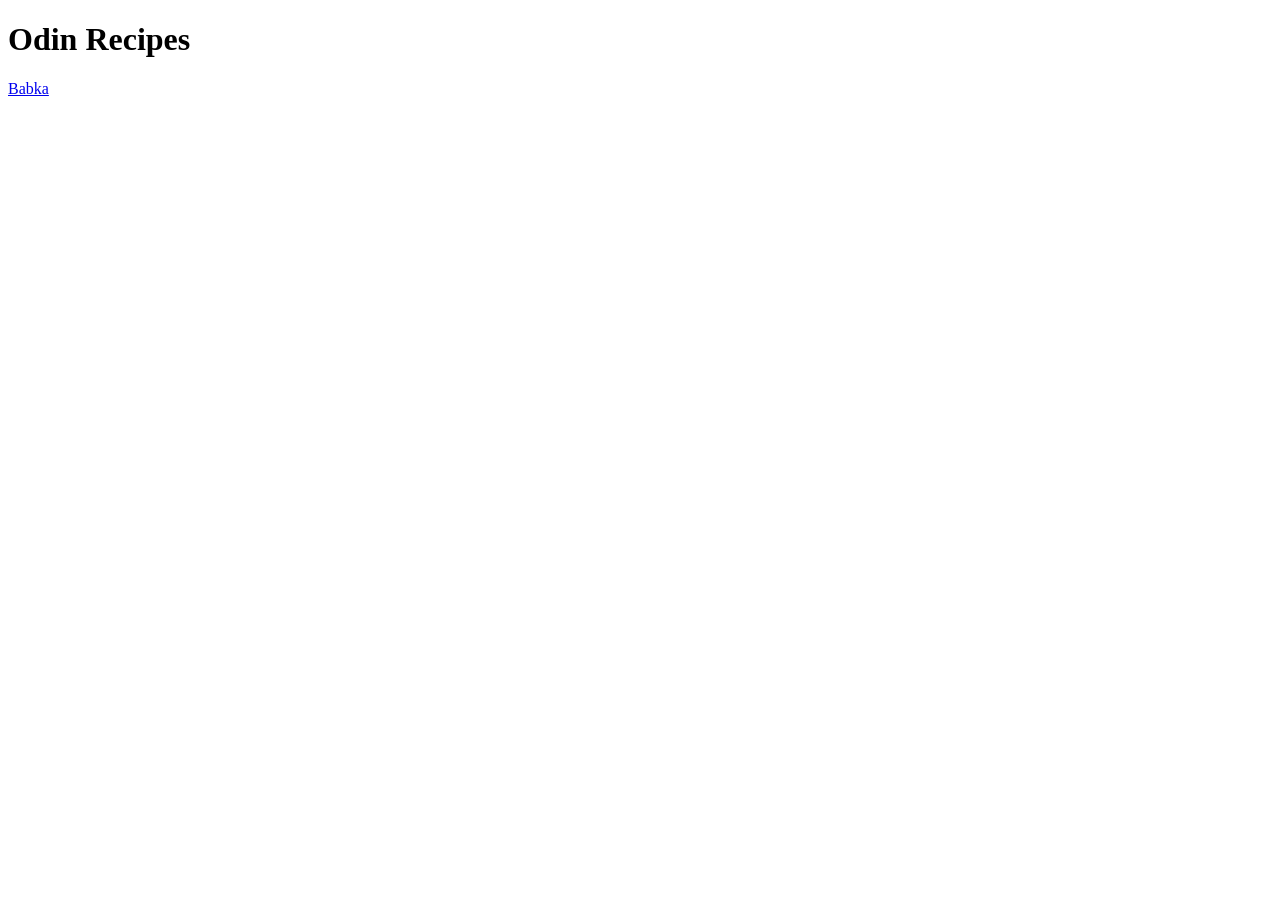
==== index.html @ 7f15e1f7 "Add main and recipe pages" ====
<!DOCTYPE html>
<html lang="en">
<head>
    <meta charset="UTF-8">
    <meta name="viewport" content="width=device-width, initial-scale=1.0">
    <title>Document</title>
</head>
<body>
    <h1>Odin Recipes</h1>
    <a href="recipes/babka.html">Babka</a>
</body>
</html>
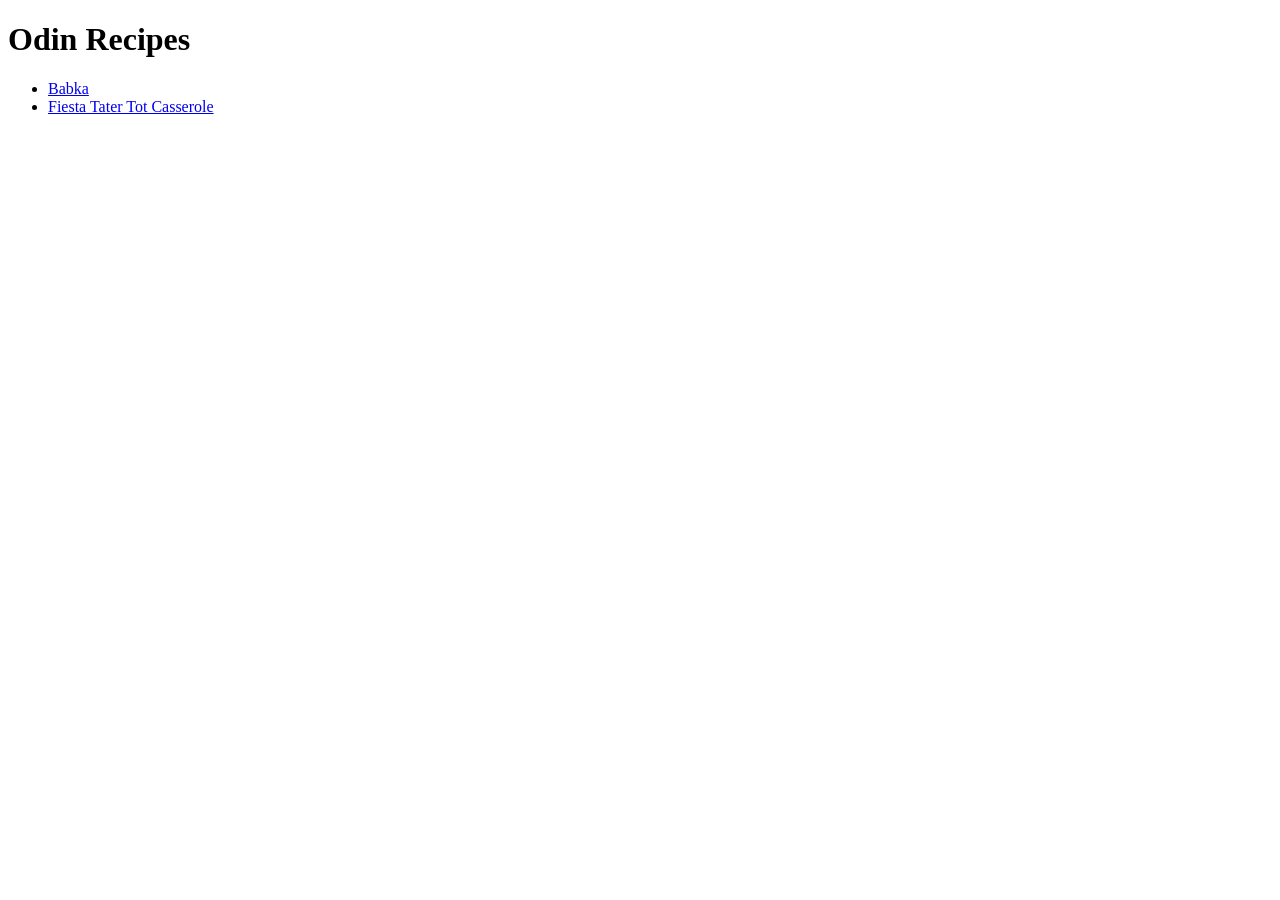
==== commit 53f2fa34: "Add second recipe Second recipe fiesta was added like a first recipe" ====
--- a/index.html
+++ b/index.html
@@ -7,6 +7,14 @@
 </head>
 <body>
     <h1>Odin Recipes</h1>
-    <a href="recipes/babka.html">Babka</a>
+
+    <ul>
+        <li>
+            <a href="recipes/babka.html">Babka</a>
+        </li>
+        <li>
+            <a href="recipes/fiesta.html">  Fiesta Tater Tot Casserole</a>
+        </li>
+    </ul>
 </body>
 </html>
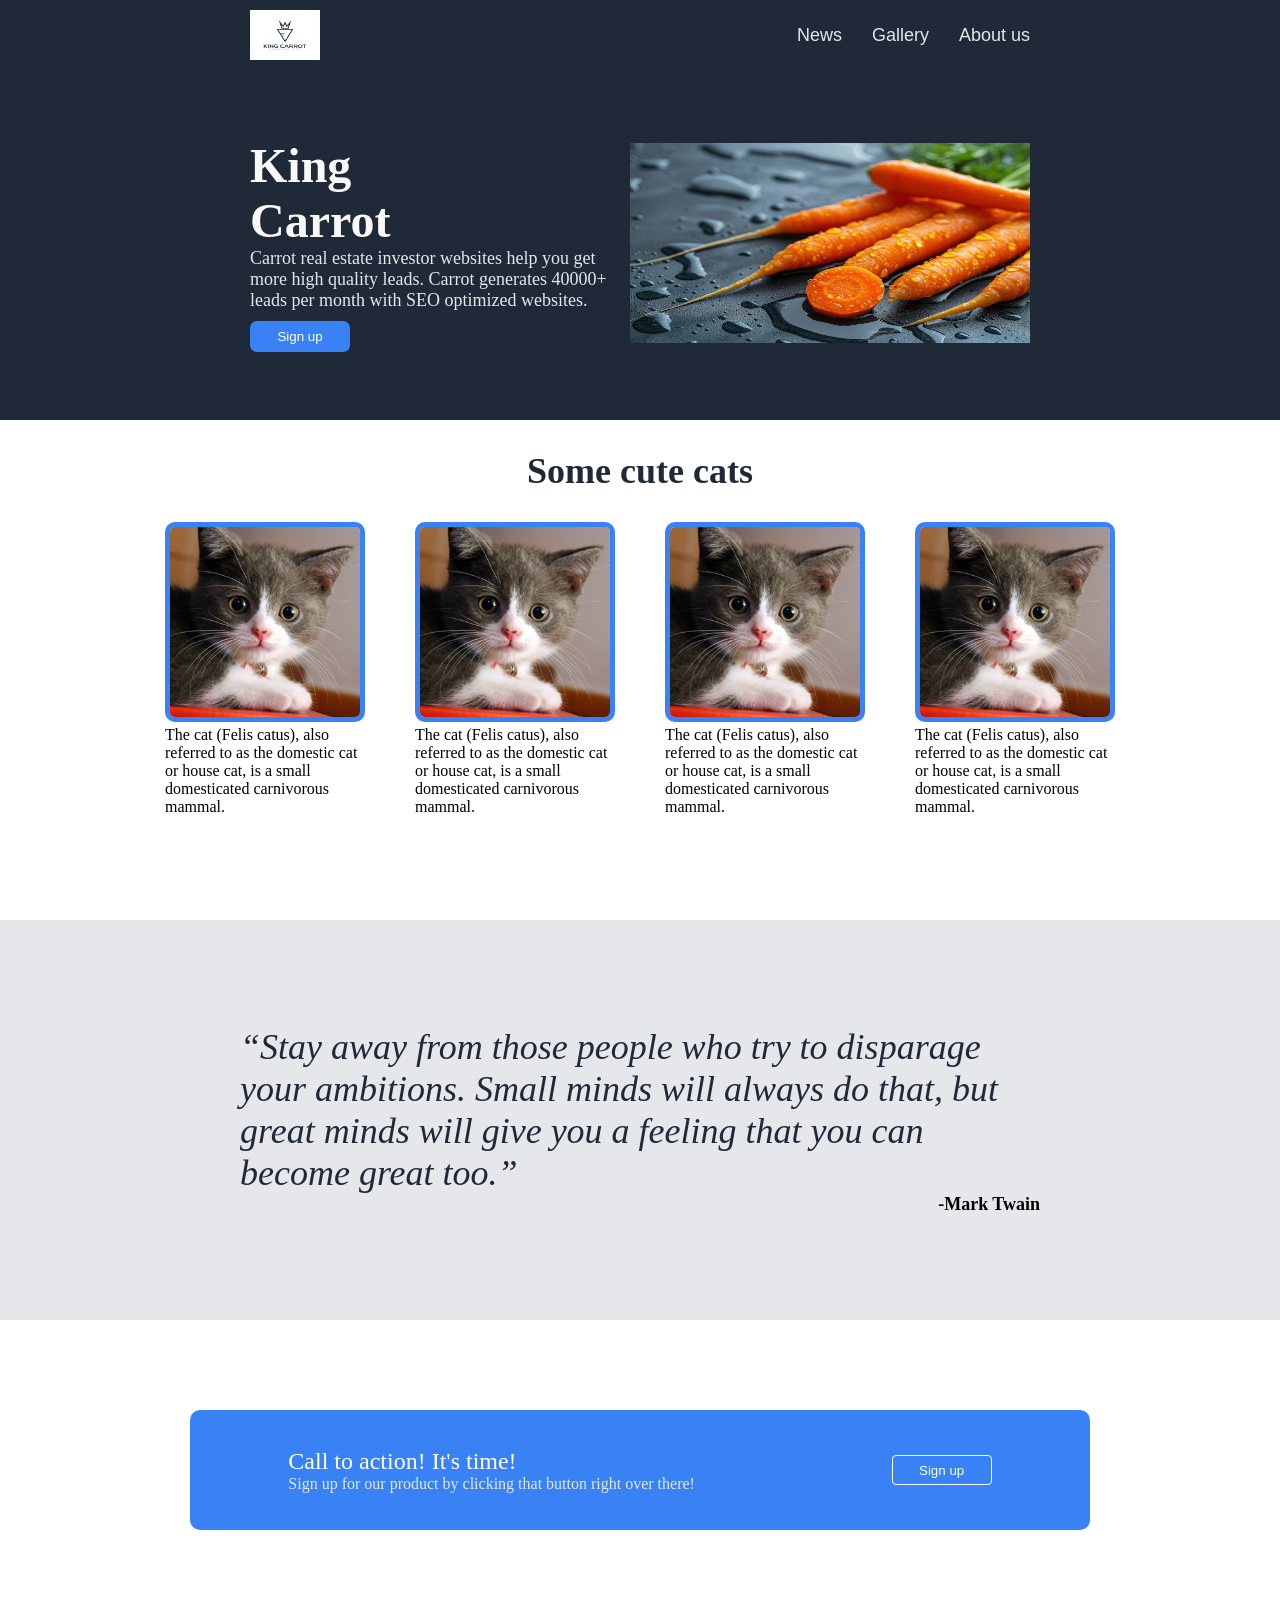
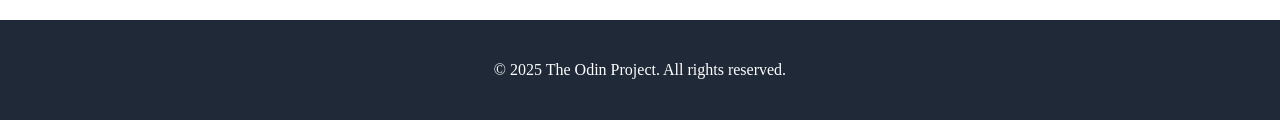
==== commit 1cadf66f: "add" ====
--- a/index.html
+++ b/index.html
@@ -3,18 +3,81 @@
 <head>
     <meta charset="UTF-8">
     <meta name="viewport" content="width=device-width, initial-scale=1.0">
-    <title>Document</title>
+    <title>Landing Page</title>
+    <link rel="stylesheet" href="styles.css">
 </head>
 <body>
-    <h1>Odin Recipes</h1>
+    <header class="site-header">
+        <img class="logo" src="./images/logo.jpg" alt="logo image">
+        <nav class="header-nav">
+         <ul>
+            <li><a href="#">News</a></li>
+            <li><a href="#">Gallery</a></li>
+            <li><a href="#">About us</a></li>
+        </ul>
+        </nav>
+    </header>
 
-    <ul>
-        <li>
-            <a href="recipes/babka.html">Babka</a>
-        </li>
-        <li>
-            <a href="recipes/fiesta.html">  Fiesta Tater Tot Casserole</a>
-        </li>
-    </ul>
+    <section class="hero">
+        <div class="left-part">
+            <h1 class="hero-main-text">King <br> Carrot</h1>
+            <p class="hero-secondary-text">Carrot real estate investor websites help you get more high quality leads. 
+                                           Carrot generates 40000+ leads per month with SEO optimized websites.</p>
+            <button class="hero-button">Sign up</button>    
+        </div>
+        
+        <div class="right-part">
+            <img class="hero-image" src="./images/carrot.jpg" alt="carrot image"> 
+        </div>
+    </section>
+
+    <section class="information">
+        <h2 class="info-main-text" >Some cute cats</h2>
+        
+        <div class="cta-illustrations">
+            <div class="cta-card">
+                <img class="cta-cat" src="./images/cat.jpg" alt="cute cat image">
+                <p>The cat (Felis catus), also referred to as the domestic cat or house cat, is a small domesticated carnivorous mammal.</p>
+            </div>
+            <div class="cta-card">
+                <img class="cta-cat" src="./images/cat.jpg" alt="cute cat image">
+                <p>The cat (Felis catus), also referred to as the domestic cat or house cat, is a small domesticated carnivorous mammal.</p>
+            </div>   
+            <div class="cta-card">
+                <img class="cta-cat" src="./images/cat.jpg" alt="cute cat image">
+                <p>The cat (Felis catus), also referred to as the domestic cat or house cat, is a small domesticated carnivorous mammal.</p>
+            </div>   
+            <div class="cta-card">
+                <img class="cta-cat" src="./images/cat.jpg" alt="cute cat image">
+                <p>The cat (Felis catus), also referred to as the domestic cat or house cat, is a small domesticated carnivorous mammal.</p>
+            </div>    
+        </div>
+    </section>
+
+    <section class="quote">
+        <div class="quote-container">
+            <p class="quote-text">
+            “Stay away from those people who try to disparage your ambitions. 
+            Small minds will always do that, but great minds will give you a feeling that you can become great too.”
+            </p>
+            <p class="quote-author">-Mark Twain</p>
+        </div>
+    </section>
+
+    <section class="cta">
+        <div class="cta-container">
+            <div class="left-part">
+                <p class="cta-main-text">Call to action! It's time!</p>
+                <p class="cta-secondary-text">Sign up for our product by clicking that button right over there!</p>
+            </div>
+            <div class="right-part">
+                <button class="cta-button">Sign up</button>
+            </div>
+        </div>
+    </section>
+
+    <footer class="site-footer">
+        <p class="footer-text">© 2025 The Odin Project. All rights reserved.</p>
+    </footer>
 </body>
 </html>
--- a/styles.css
+++ b/styles.css
@@ -0,0 +1,182 @@
+* {
+    margin: 0;
+    padding: 0;
+    box-sizing: border-box;
+}
+
+a {
+    text-decoration: none;
+}
+
+.site-header {
+    display: flex;
+    justify-content: space-between;
+    align-items: center;
+    font-family: 'Franklin Gothic Medium', 'Arial Narrow', Arial, sans-serif;
+    background-color: #1F2937;
+    padding: 0px 250px;
+    height: 70px;
+}
+
+.logo {
+    width: 70px;
+    height: 50px;
+}
+
+.header-nav ul {
+    display: flex;
+    gap: 30px;
+    list-style: none;
+    justify-content: right;
+}
+
+.hero .hero-secondary-text,
+.header-nav a {
+    font-size: 18px;
+    color: #E5E7EB;
+}
+
+.hero {
+     display: flex;
+     align-items: center;
+     padding: 0px 250px;
+     background-color: #1F2937;
+     height: 350px;
+}
+
+.hero .hero-main-text {
+    font-size: 48px;
+    color: #F9FAF8;
+    font-weight: 900;
+}
+
+.hero .hero-button {
+    background-color: #3882F6;
+    color: white;
+    border-radius: 7px;
+    border: none;
+    padding: 8px;
+    width: 100px;
+}
+
+.hero .hero-image {
+    height: 200px;
+    width: 400px;
+}
+
+.hero .hero-secondary-text {
+    padding-bottom: 10px;
+}
+
+.information {
+    height: 500px;
+}
+
+.information .info-main-text {
+    color: #1F2937;
+    font-size: 36px;
+    font-weight: 900;
+    text-align: center;
+    padding: 30px 0;
+}
+
+.information .cta-illustrations .cta-cat {
+    width: 200px;
+    height: auto;
+    border: 5px #3882F6 solid;
+    border-radius: 10px;
+}
+
+.information .cta-illustrations .cta-text {
+    text-align: center;
+}
+
+.information .cta-illustrations .cta-card {
+    width: 200px;
+}
+
+.information .cta-illustrations {
+    display: flex;
+    justify-content: center;
+    gap: 50px;
+
+}
+
+.quote {
+    height: 400px;
+    background-color: #E5E7EB;
+    display: flex;
+    flex-direction: column;
+    justify-content: center;
+    align-items: center;
+}
+
+.quote .quote-container .quote-text {
+    font-weight: 300; 
+    font-size: 36px;
+    font-style: italic;
+    color: #1F2937;
+}
+
+.quote .quote-container .quote-author {
+    font-weight: bold;
+    font-size: 18px;
+    margin-left: auto;
+}
+
+.quote .quote-container {
+   max-width: 800px;
+   display: flex;
+   flex-direction: column;
+}
+
+.cta {
+    height: 300px;
+    display: flex;
+    justify-content: center;
+    align-items: center;
+}
+
+.cta .cta-container {
+    height: 120px;
+    width: 900px;
+    background-color: #3882F6;
+    border-radius: 10px;
+}
+
+.cta .cta-main-text {
+    color: white;
+    font-size: 24px;
+    font-weight: 500;
+}
+
+.cta .cta-secondary-text {
+    color: #E5E7EB;
+}
+
+.cta .cta-button {
+    background-color: #3882F6;
+    color: white;
+    border: 1px white solid;
+    border-radius: 4px;
+    width: 100px;
+    height: 30px;
+}
+
+.cta-container {
+    display: flex;
+    justify-content: space-around;
+    align-items: center;
+}
+
+.site-footer {
+    display: flex;
+    justify-content: center;
+    align-items: center;
+    background-color: #1F2937;
+    height: 100px;
+}
+
+.site-footer .footer-text {
+    color: white;
+}
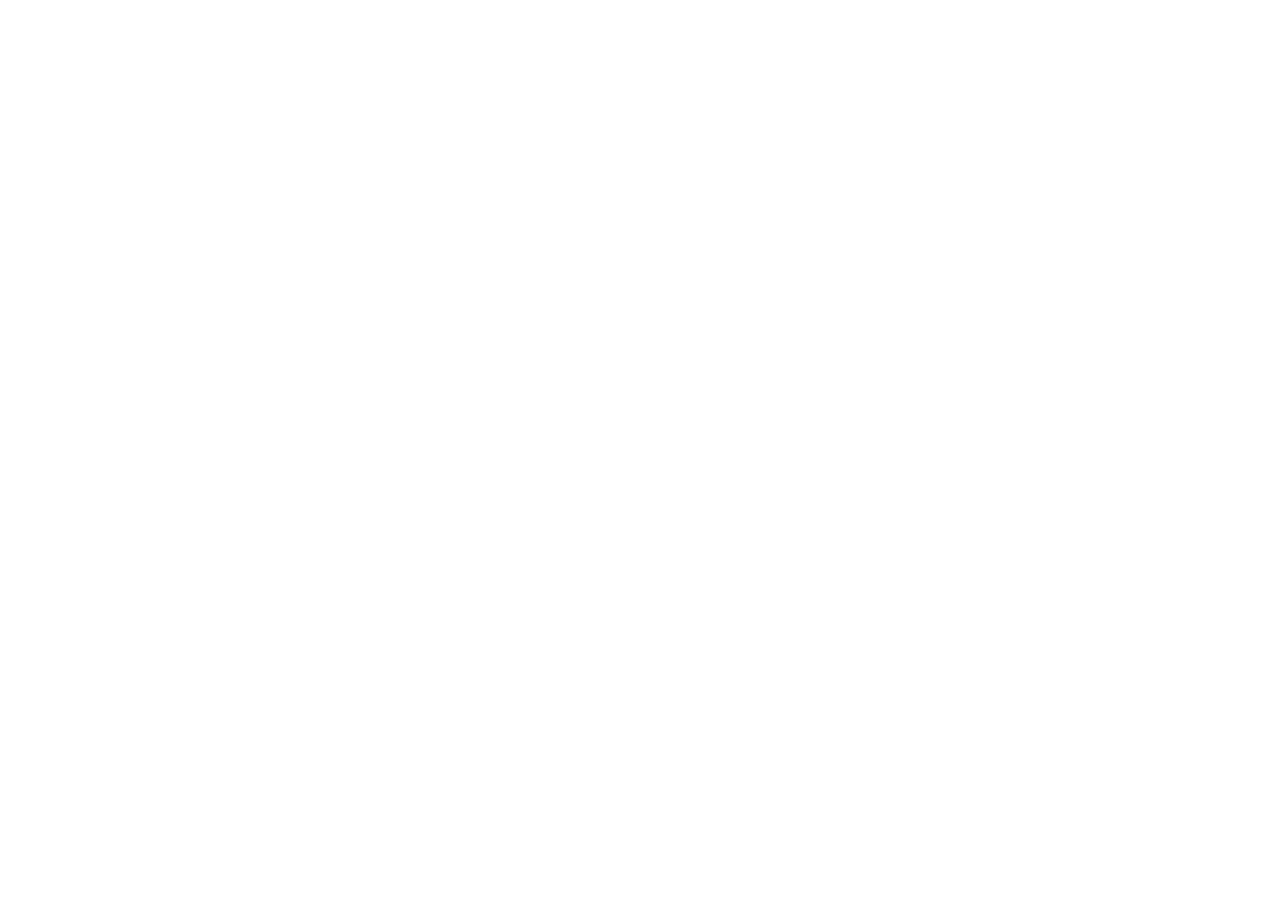
==== commit 32f180ef: "add" ====
--- a/index.html
+++ b/index.html
@@ -3,81 +3,10 @@
 <head>
     <meta charset="UTF-8">
     <meta name="viewport" content="width=device-width, initial-scale=1.0">
-    <title>Landing Page</title>
-    <link rel="stylesheet" href="styles.css">
+    <title>JS Project_1</title>
 </head>
 <body>
-    <header class="site-header">
-        <img class="logo" src="./images/logo.jpg" alt="logo image">
-        <nav class="header-nav">
-         <ul>
-            <li><a href="#">News</a></li>
-            <li><a href="#">Gallery</a></li>
-            <li><a href="#">About us</a></li>
-        </ul>
-        </nav>
-    </header>
+</body>
 
-    <section class="hero">
-        <div class="left-part">
-            <h1 class="hero-main-text">King <br> Carrot</h1>
-            <p class="hero-secondary-text">Carrot real estate investor websites help you get more high quality leads. 
-                                           Carrot generates 40000+ leads per month with SEO optimized websites.</p>
-            <button class="hero-button">Sign up</button>    
-        </div>
-        
-        <div class="right-part">
-            <img class="hero-image" src="./images/carrot.jpg" alt="carrot image"> 
-        </div>
-    </section>
-
-    <section class="information">
-        <h2 class="info-main-text" >Some cute cats</h2>
-        
-        <div class="cta-illustrations">
-            <div class="cta-card">
-                <img class="cta-cat" src="./images/cat.jpg" alt="cute cat image">
-                <p>The cat (Felis catus), also referred to as the domestic cat or house cat, is a small domesticated carnivorous mammal.</p>
-            </div>
-            <div class="cta-card">
-                <img class="cta-cat" src="./images/cat.jpg" alt="cute cat image">
-                <p>The cat (Felis catus), also referred to as the domestic cat or house cat, is a small domesticated carnivorous mammal.</p>
-            </div>   
-            <div class="cta-card">
-                <img class="cta-cat" src="./images/cat.jpg" alt="cute cat image">
-                <p>The cat (Felis catus), also referred to as the domestic cat or house cat, is a small domesticated carnivorous mammal.</p>
-            </div>   
-            <div class="cta-card">
-                <img class="cta-cat" src="./images/cat.jpg" alt="cute cat image">
-                <p>The cat (Felis catus), also referred to as the domestic cat or house cat, is a small domesticated carnivorous mammal.</p>
-            </div>    
-        </div>
-    </section>
-
-    <section class="quote">
-        <div class="quote-container">
-            <p class="quote-text">
-            “Stay away from those people who try to disparage your ambitions. 
-            Small minds will always do that, but great minds will give you a feeling that you can become great too.”
-            </p>
-            <p class="quote-author">-Mark Twain</p>
-        </div>
-    </section>
-
-    <section class="cta">
-        <div class="cta-container">
-            <div class="left-part">
-                <p class="cta-main-text">Call to action! It's time!</p>
-                <p class="cta-secondary-text">Sign up for our product by clicking that button right over there!</p>
-            </div>
-            <div class="right-part">
-                <button class="cta-button">Sign up</button>
-            </div>
-        </div>
-    </section>
-
-    <footer class="site-footer">
-        <p class="footer-text">© 2025 The Odin Project. All rights reserved.</p>
-    </footer>
-</body>
+<script src="scrips.js"></script>
 </html>
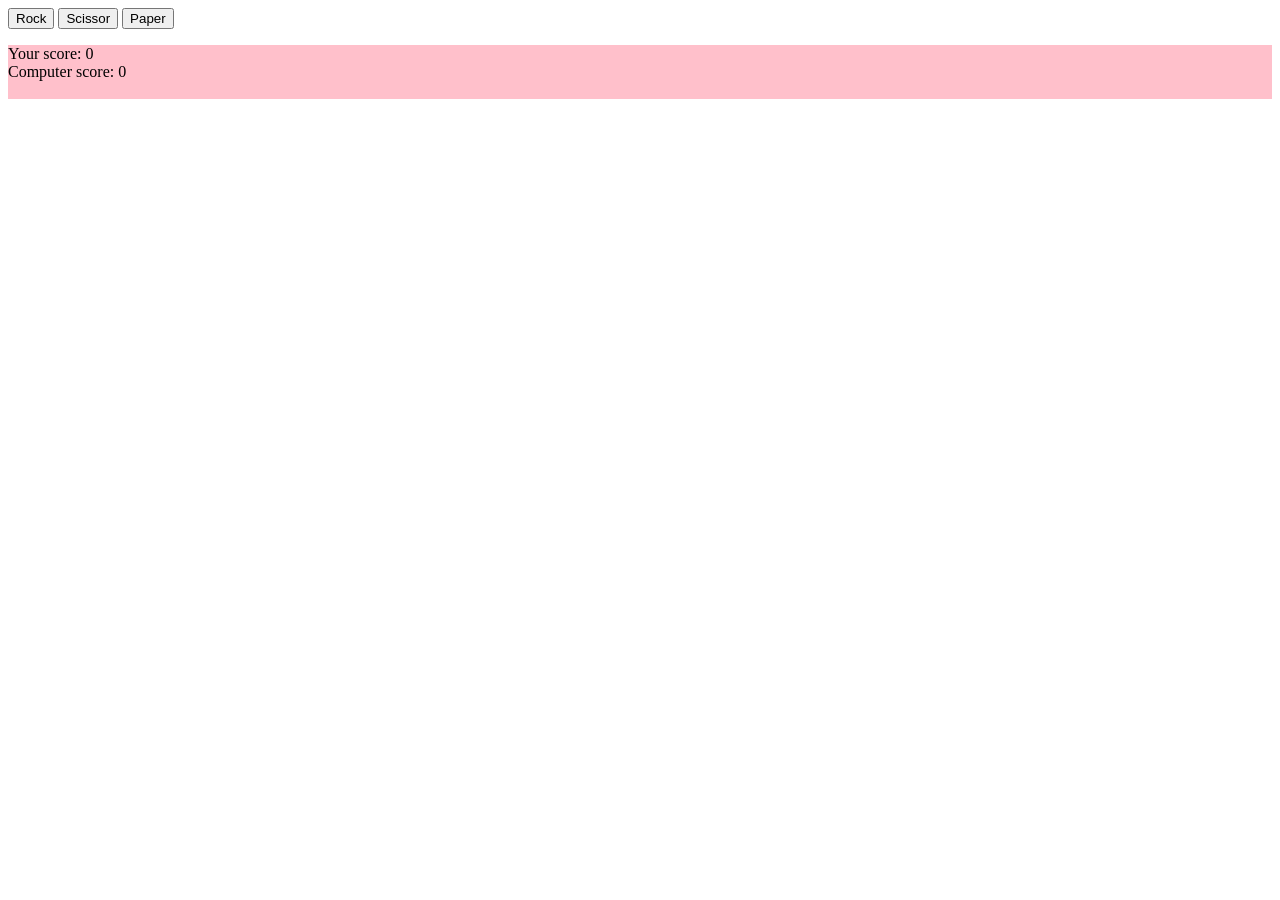
==== commit 8656aacb: "new changes with dom" ====
--- a/index.html
+++ b/index.html
@@ -6,7 +6,12 @@
     <title>JS Project_1</title>
 </head>
 <body>
+    <div class="container">
+        <button class="rock-button">Rock</button>
+        <button class="scissor-button" >Scissor</button>
+        <button class="paper-button">Paper</button>
+    </div>
+    <div class="results"></div>
 </body>
-
 <script src="scrips.js"></script>
 </html>
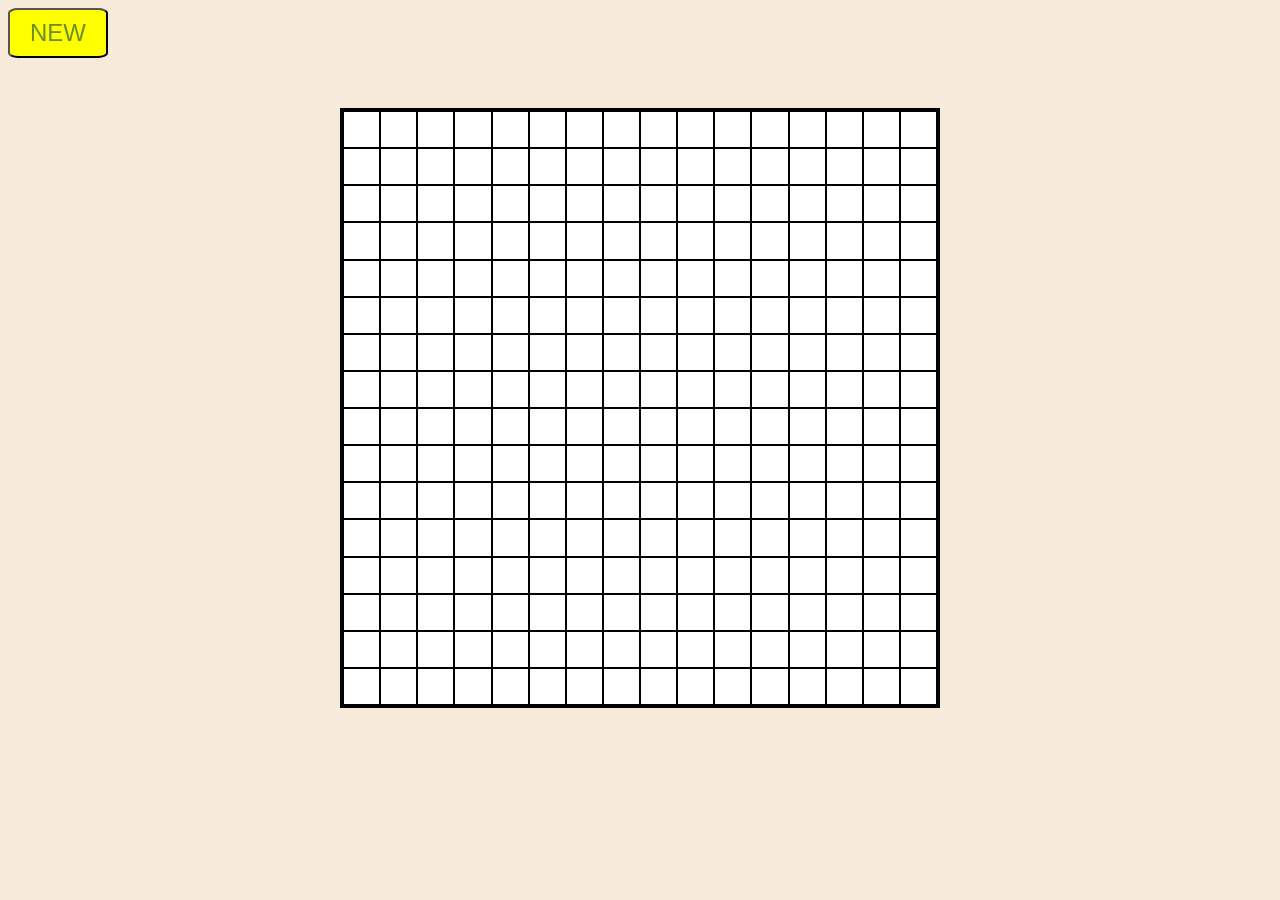
==== commit a9ac2c0e: "finished sketch project" ====
--- a/index.html
+++ b/index.html
@@ -3,15 +3,12 @@
 <head>
     <meta charset="UTF-8">
     <meta name="viewport" content="width=device-width, initial-scale=1.0">
-    <title>JS Project_1</title>
+    <title>Etch-a-Sketch</title>
+    <link rel="stylesheet" href="styles.css">
 </head>
 <body>
-    <div class="container">
-        <button class="rock-button">Rock</button>
-        <button class="scissor-button" >Scissor</button>
-        <button class="paper-button">Paper</button>
-    </div>
-    <div class="results"></div>
+    <button class="create-new-grid">NEW</button>
+    <div class="container"></div>
+ <script src="scripts.js"></script>   
 </body>
-<script src="scrips.js"></script>
 </html>
--- a/styles.css
+++ b/styles.css
@@ -0,0 +1,36 @@
+* {
+    box-sizing: border-box;
+}
+
+body {
+    background-color: rgb(247, 234, 218);
+}
+
+.container {
+    display: flex;
+    flex-wrap: wrap;
+    width: 600px;
+    height: 600px;
+    margin-left: auto;
+    margin-right: auto;
+    border: 3px black solid
+}
+
+.block {
+    border: 1px black solid;
+    background-color: white;
+}
+
+.create-new-grid {
+    display: flex;
+    justify-self: center;
+    justify-content: center;
+    align-items: center;
+    margin-bottom: 50px;
+    width: 100px;
+    height: 50px;
+    color: olivedrab;
+    background-color: yellow;
+    border-radius: 10%;
+    font-size: 24px;
+}
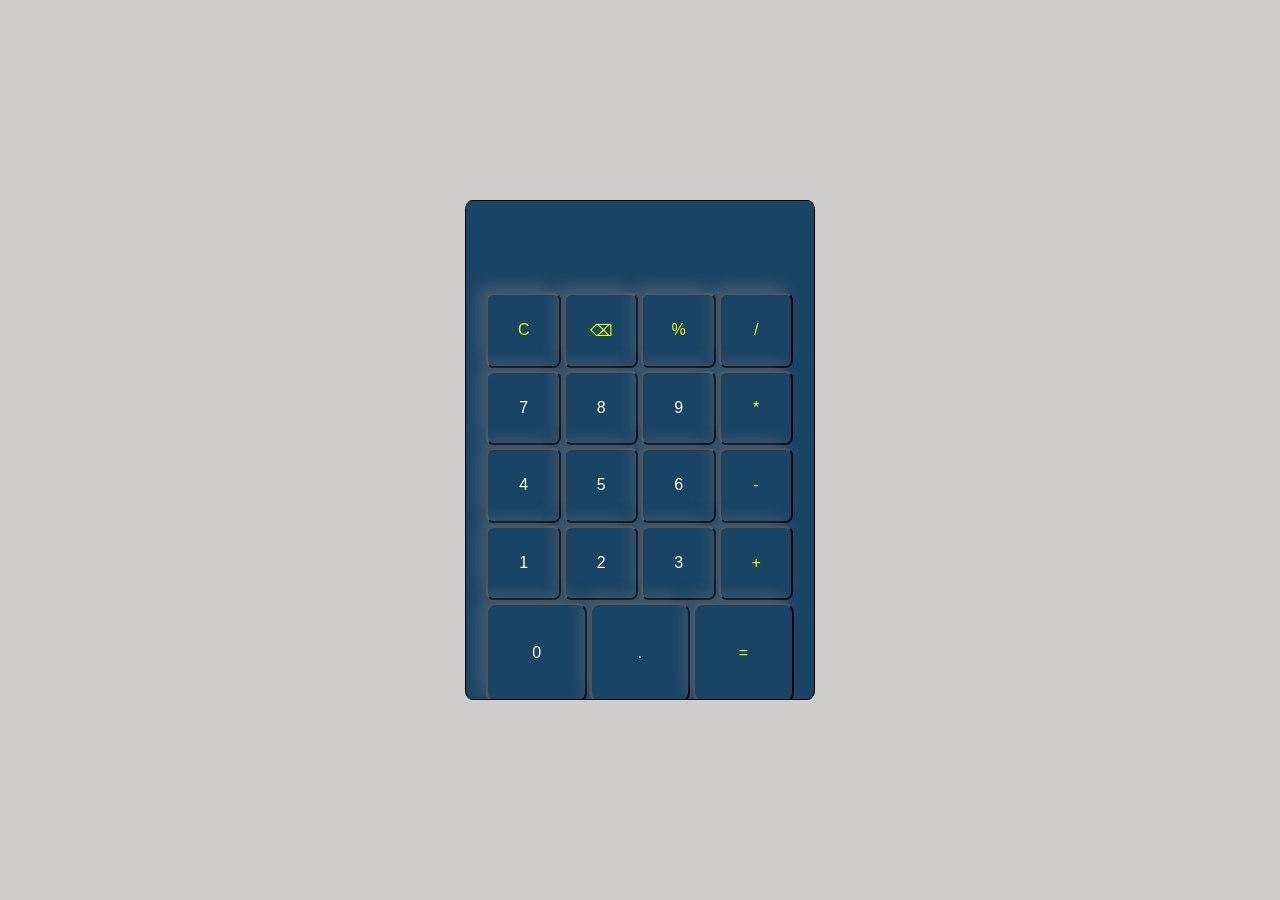
==== commit 164db520: "finished calc project" ====
--- a/index.html
+++ b/index.html
@@ -2,13 +2,41 @@
 <html lang="en">
 <head>
     <meta charset="UTF-8">
-    <meta name="viewport" content="width=device-width, initial-scale=1.0">
-    <title>Etch-a-Sketch</title>
+    <meta name="viewport" content="width=device-width, initial-scale=device-width">
+    <title>Calculator</title>
     <link rel="stylesheet" href="styles.css">
 </head>
 <body>
-    <button class="create-new-grid">NEW</button>
-    <div class="container"></div>
- <script src="scripts.js"></script>   
+    <div class="container">
+        <div class="display">
+            <input disabled type="text">
+        </div>
+        <div class="buttons">
+            <button class="operation clear">C</button>
+            <button class="operation remove">⌫</button>
+            <button class="operation">%</button>
+            <button class="operation">/</button>
+        
+            <button>7</button>
+            <button>8</button>
+            <button>9</button>
+            <button class="operation">*</button>
+        
+            <button>4</button>
+            <button>5</button>
+            <button>6</button>
+            <button class="operation">-</button>
+        
+            <button>1</button>
+            <button>2</button>
+            <button>3</button>
+            <button class="operation">+</button>
+        
+            <button>0</button>
+            <button>.</button>
+            <button class="operation">=</button>
+        </div>
+    </div>
+    <script src="scripts.js"></script>
 </body>
 </html>
--- a/styles.css
+++ b/styles.css
@@ -1,36 +1,69 @@
 * {
+    padding: 0;
+    margin: 0;
     box-sizing: border-box;
 }
 
+html, body {
+    height: 100%;
+}
+
 body {
-    background-color: rgb(247, 234, 218);
+    display: flex;
+    justify-content: center;
+    align-items: center;
+    background-color: rgb(207, 204, 204);
 }
 
 .container {
     display: flex;
-    flex-wrap: wrap;
-    width: 600px;
-    height: 600px;
-    margin-left: auto;
-    margin-right: auto;
-    border: 3px black solid
+    flex-direction: column;
+    align-items: center;
+    width: 350px;
+    height: 500px;
+    border: 1px black solid;
+    background-color: rgb(26, 68, 101);
+    border-radius: 2%;
+    overflow: hidden;
 }
 
-.block {
-    border: 1px black solid;
-    background-color: white;
+.display {
+    display: flex;
+    width: 100%;
+    height: 200px;
 }
 
-.create-new-grid {
+.display input {
+    flex: 1;
+    padding: 30px;
+    color: white;
+    font-size: 28px;
+    text-align: right;
+    max-width: 100%;
+    border: 0;
+    background-color: rgb(26, 68, 101);
+}
+
+.buttons {
     display: flex;
-    justify-self: center;
+    gap: 3px;
+    flex-wrap: wrap;
     justify-content: center;
     align-items: center;
-    margin-bottom: 50px;
-    width: 100px;
-    height: 50px;
-    color: olivedrab;
-    background-color: yellow;
+    height: 100%;
+}
+
+.buttons button {
+    flex: 1 1 calc(25% - 9px);
+    aspect-ratio: 1 / 1;
+    font-size: 16px;
+    cursor: pointer;
+    background-color: rgb(26, 68, 101);
+    color: white;
     border-radius: 10%;
-    font-size: 24px;
+    box-shadow: -8px -8px 15px rgba(151, 143, 143, 0.3);
 }
+
+.buttons .operation {
+    color: rgb(225, 255, 0);
+}
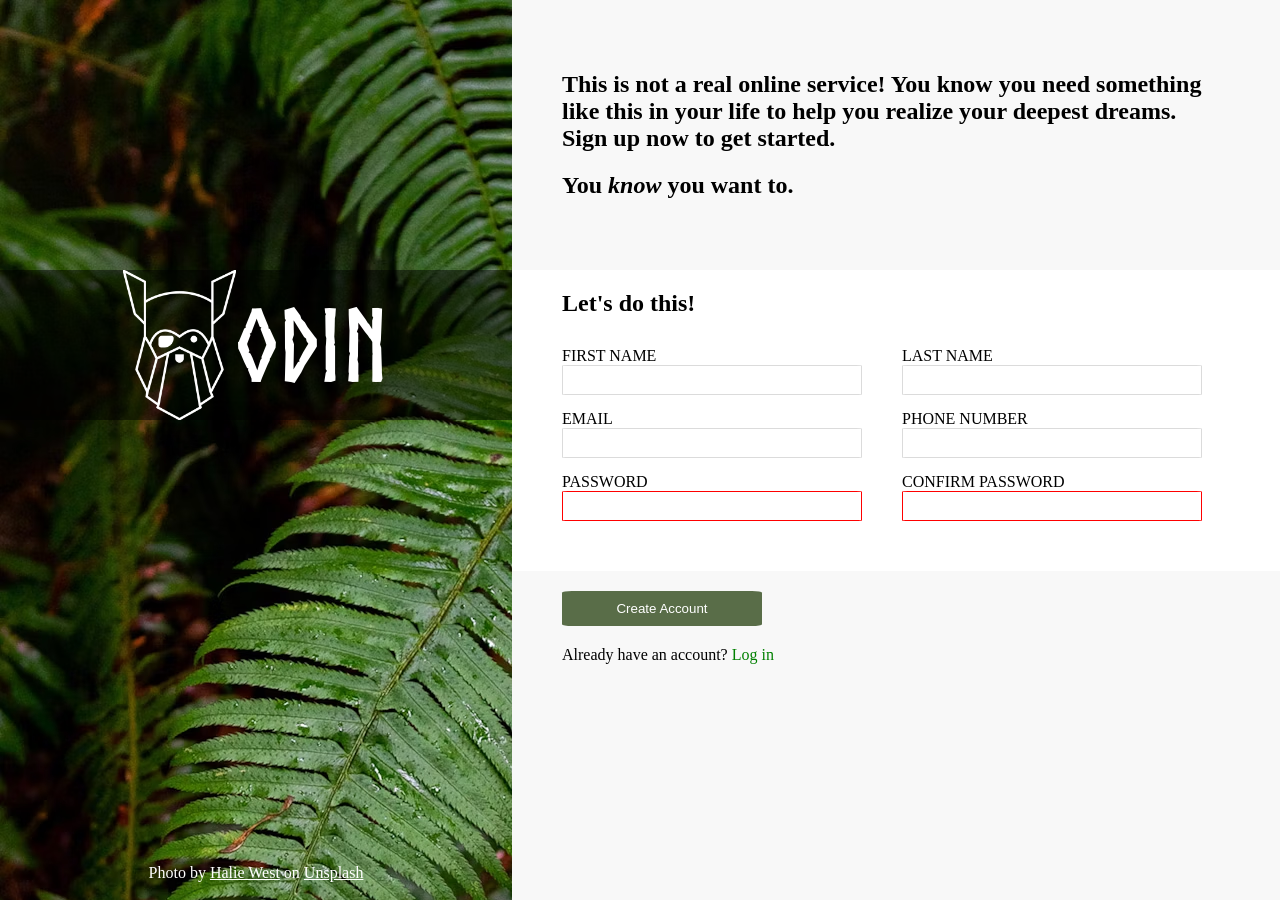
==== commit 6f3aafaf: "form-project" ====
--- a/index.html
+++ b/index.html
@@ -1,42 +1,76 @@
 <!DOCTYPE html>
 <html lang="en">
+
 <head>
     <meta charset="UTF-8">
-    <meta name="viewport" content="width=device-width, initial-scale=device-width">
-    <title>Calculator</title>
+    <meta name="viewport" content="width=device-width, initial-scale=1.0">
+    <title>Document</title>
     <link rel="stylesheet" href="styles.css">
 </head>
+
 <body>
     <div class="container">
-        <div class="display">
-            <input disabled type="text">
-        </div>
-        <div class="buttons">
-            <button class="operation clear">C</button>
-            <button class="operation remove">⌫</button>
-            <button class="operation">%</button>
-            <button class="operation">/</button>
-        
-            <button>7</button>
-            <button>8</button>
-            <button>9</button>
-            <button class="operation">*</button>
-        
-            <button>4</button>
-            <button>5</button>
-            <button>6</button>
-            <button class="operation">-</button>
-        
-            <button>1</button>
-            <button>2</button>
-            <button>3</button>
-            <button class="operation">+</button>
-        
-            <button>0</button>
-            <button>.</button>
-            <button class="operation">=</button>
-        </div>
+        <aside class="sidebar">
+            <div class="logo-container">
+                <img class="logo" src="assets/odin-lined.png" alt="odin-logo">
+                <p class="logo-text">ODIN</p>
+            </div>
+            <div class="credit">
+                <p>
+                    Photo by <u>Halie West</u> on <u>Unsplash</u>
+                </p>
+            </div>
+        </aside>
+        <main class="main">
+            <section class="form-header">
+                <p>
+                    This is not a real online service! You know you need something <br> like
+                    this in your life to help you realize your deepest dreams. <br>
+                    Sign up now to get started.
+                </p>
+                <p>You <i>know</i> you want to.</p>
+            </section>
+            <section class="form">
+                <p>
+                    Let's do this!
+                </p>
+                <form id="myForm" class="form-container">
+                    <fieldset class="input-form">
+                        <div>
+                            <label for="first-name">FIRST NAME</label>
+                            <input type="text" id="first-name" required>
+                        </div>
+                        <div>
+                            <label for="email">EMAIL</label>
+                            <input type="email" id="email" required>
+                        </div>
+                        <div>
+                            <label for="password">PASSWORD</label>
+                            <input type="password" id="password" required>
+                        </div>
+                    </fieldset>
+                    <fieldset class="input-form">
+                        <div>
+                            <label for="last-name">LAST NAME</label>
+                            <input type="text" id="last-name" required>
+                        </div>
+                        <div>
+                            <label for="phone">PHONE NUMBER</label>
+                            <input type="text" id="phone" required>
+                        </div>
+                        <div>
+                            <label for="confirm_password">CONFIRM PASSWORD</label>
+                            <input type="password" id="confirm_password" required>
+                        </div>
+                    </fieldset>
+                </form>
+            </section>
+            <section class="form-footer">
+                <button class="submit-button" type="submit" form="myForm">Create Account</button>
+                <p>Already have an account? <a href="">Log in</a></p>
+            </section>
+        </main>
     </div>
-    <script src="scripts.js"></script>
 </body>
+
 </html>
--- a/styles.css
+++ b/styles.css
@@ -1,69 +1,143 @@
+@font-face {
+    font-family: 'Norsebold';
+    src: url("assets/Norsebold.otf");
+}
+
 * {
+    box-sizing: border-box;
     padding: 0;
     margin: 0;
-    box-sizing: border-box;
 }
 
 html, body {
+    font-family: 'Times New Roman', Times, serif;
     height: 100%;
 }
 
-body {
-    display: flex;
-    justify-content: center;
-    align-items: center;
-    background-color: rgb(207, 204, 204);
+:root {
+    --shadow: none;
 }
 
 .container {
     display: flex;
-    flex-direction: column;
-    align-items: center;
-    width: 350px;
-    height: 500px;
-    border: 1px black solid;
-    background-color: rgb(26, 68, 101);
-    border-radius: 2%;
-    overflow: hidden;
-}
-
-.display {
-    display: flex;
-    width: 100%;
-    height: 200px;
-}
-
-.display input {
-    flex: 1;
-    padding: 30px;
-    color: white;
-    font-size: 28px;
-    text-align: right;
-    max-width: 100%;
-    border: 0;
-    background-color: rgb(26, 68, 101);
-}
-
-.buttons {
-    display: flex;
-    gap: 3px;
-    flex-wrap: wrap;
-    justify-content: center;
-    align-items: center;
+    flex-direction: row;
     height: 100%;
 }
 
-.buttons button {
-    flex: 1 1 calc(25% - 9px);
-    aspect-ratio: 1 / 1;
-    font-size: 16px;
-    cursor: pointer;
-    background-color: rgb(26, 68, 101);
-    color: white;
-    border-radius: 10%;
-    box-shadow: -8px -8px 15px rgba(151, 143, 143, 0.3);
+.sidebar {
+    padding-top: 30vh;
+    padding-bottom: 2vh;
+    display: flex;
+    flex-direction: column;
+    align-items: center;
+    justify-content: space-between;
+    background-image: url("/assets/bg_image.avif");
+    height: 100%;
+    width: 40vw;
 }
 
-.buttons .operation {
-    color: rgb(225, 255, 0);
+.logo-container {
+    display: flex;
+    flex-direction: row;
+    width: 100%;
+    align-items: center;
+    justify-content: center;
+    background-color: rgba(0, 0, 0, 0.5);
+}
+
+.logo {
+    display: block;
+    height: 150px;
+}
+
+.logo-text {
+    font-family: Norsebold;
+    font-size: 100px;
+    color: white;
+}
+
+.credit {
+    color: white;
+}
+
+.main {
+    flex: 1;
+    background-color: rgb(248, 248, 248);
+
+}
+
+.form-header {
+    display: flex;
+    flex-direction: column;
+    justify-content: space-evenly;
+    font-size: 24px;
+    font-weight: 550;
+    height: 30vh;
+    padding: 50px;
+}
+
+.form {
+    background-color: white;
+    padding: 20px 50px;
+    box-shadow: var(--shadow);
+}
+
+.form p {
+    font-size: 24px;
+    font-weight: 550;
+}
+
+.input-form {
+    display: flex;
+    flex-direction: column;
+    gap: 15px;
+    font-size: 16px;
+    border-style: none;
+    padding: 30px 0;
+}
+
+label, input {
+    display: block;
+}
+
+input {
+    border: 1px solid rgb(219, 219, 219);
+    border-radius: 2%;
+    width: 300px;
+    height: 30px;
+    padding: 3px;
+    font-size: medium;
+}
+
+input[type="password"]:invalid {
+    border-color: red;
+}
+
+.form:focus-within {
+    --shadow: 5px 5px 10px rgba(0, 0, 0, 0.3);
+}
+
+.form-container {
+    display: flex;
+    flex-direction: row;
+    gap: 40px;
+}
+
+a {
+    text-decoration: none;
+    color: green;
+}
+
+.form-footer {
+    padding: 20px 50px;
+}
+
+.submit-button {
+    border-style: none;
+    color: white;
+    background-color: #596D48;
+    width: 200px;
+    border-radius: 5%;
+    padding: 10px;
+    margin-bottom: 20px;
 }
